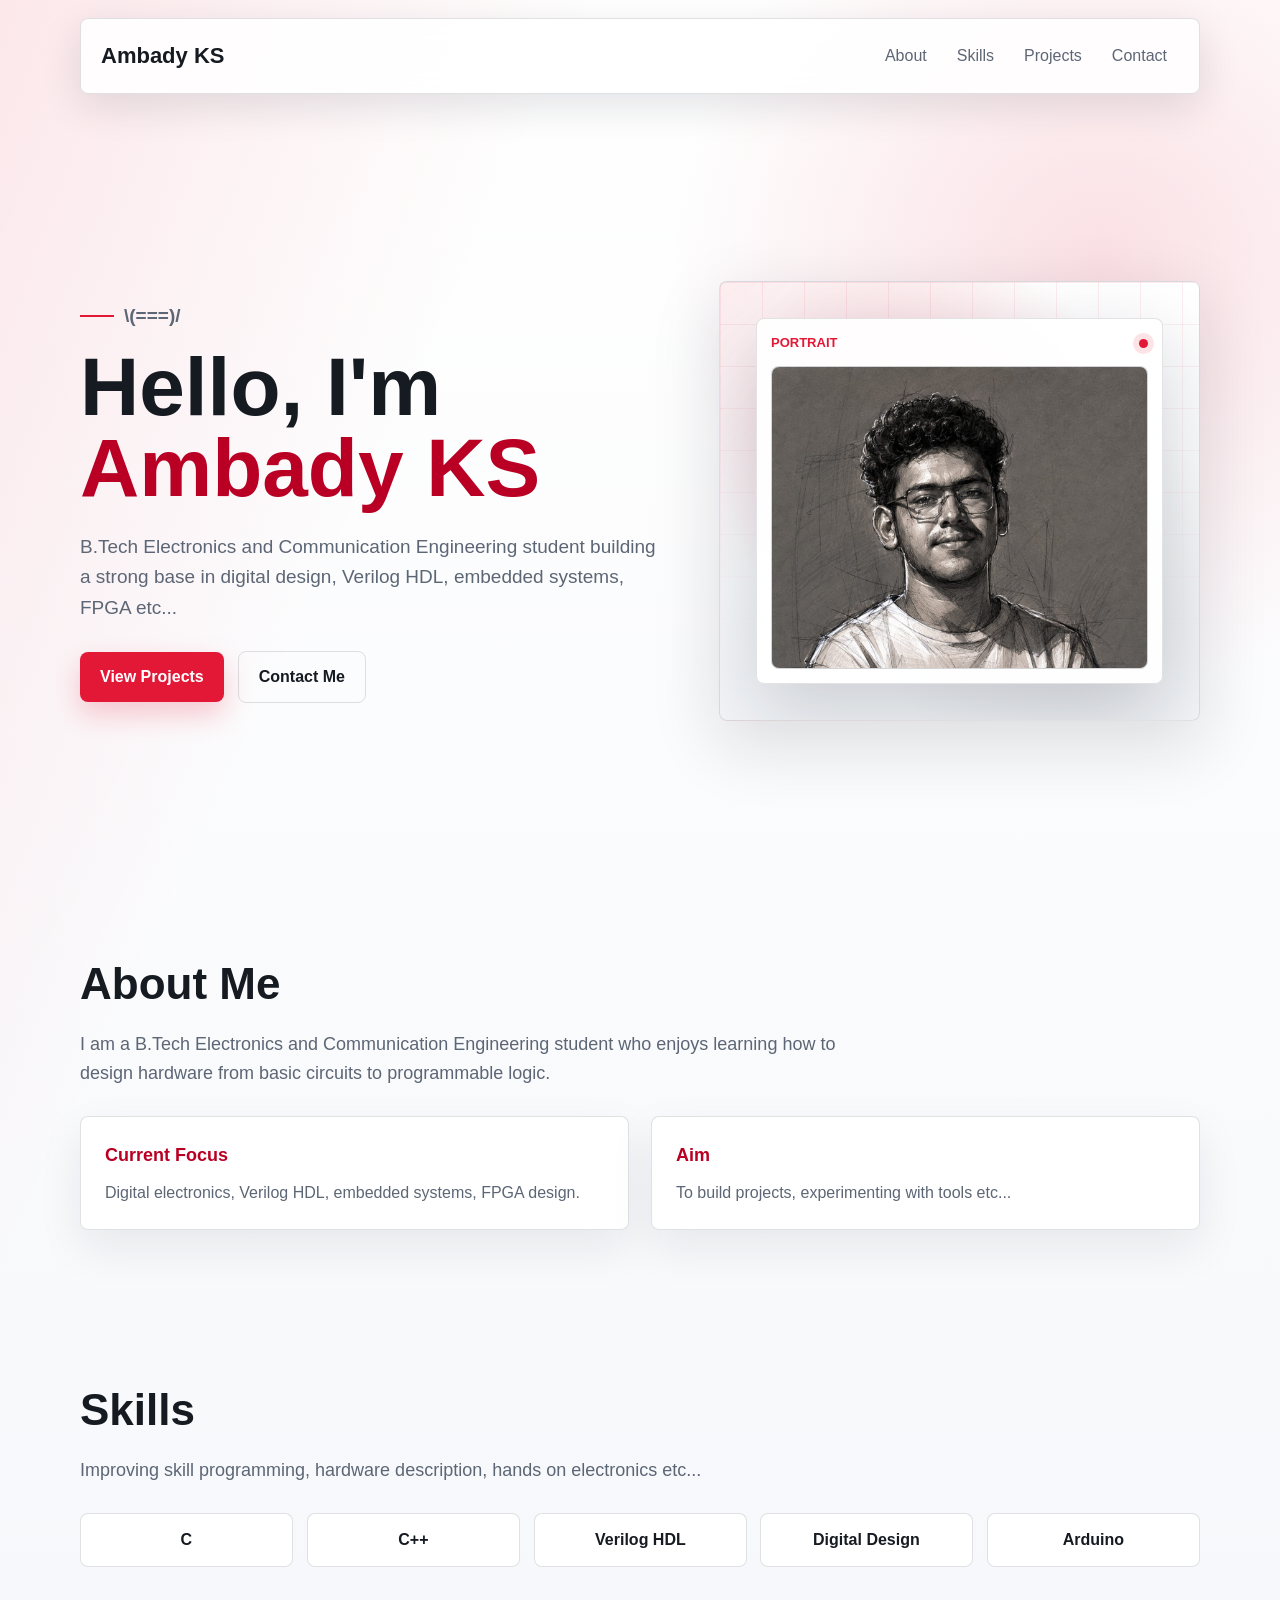
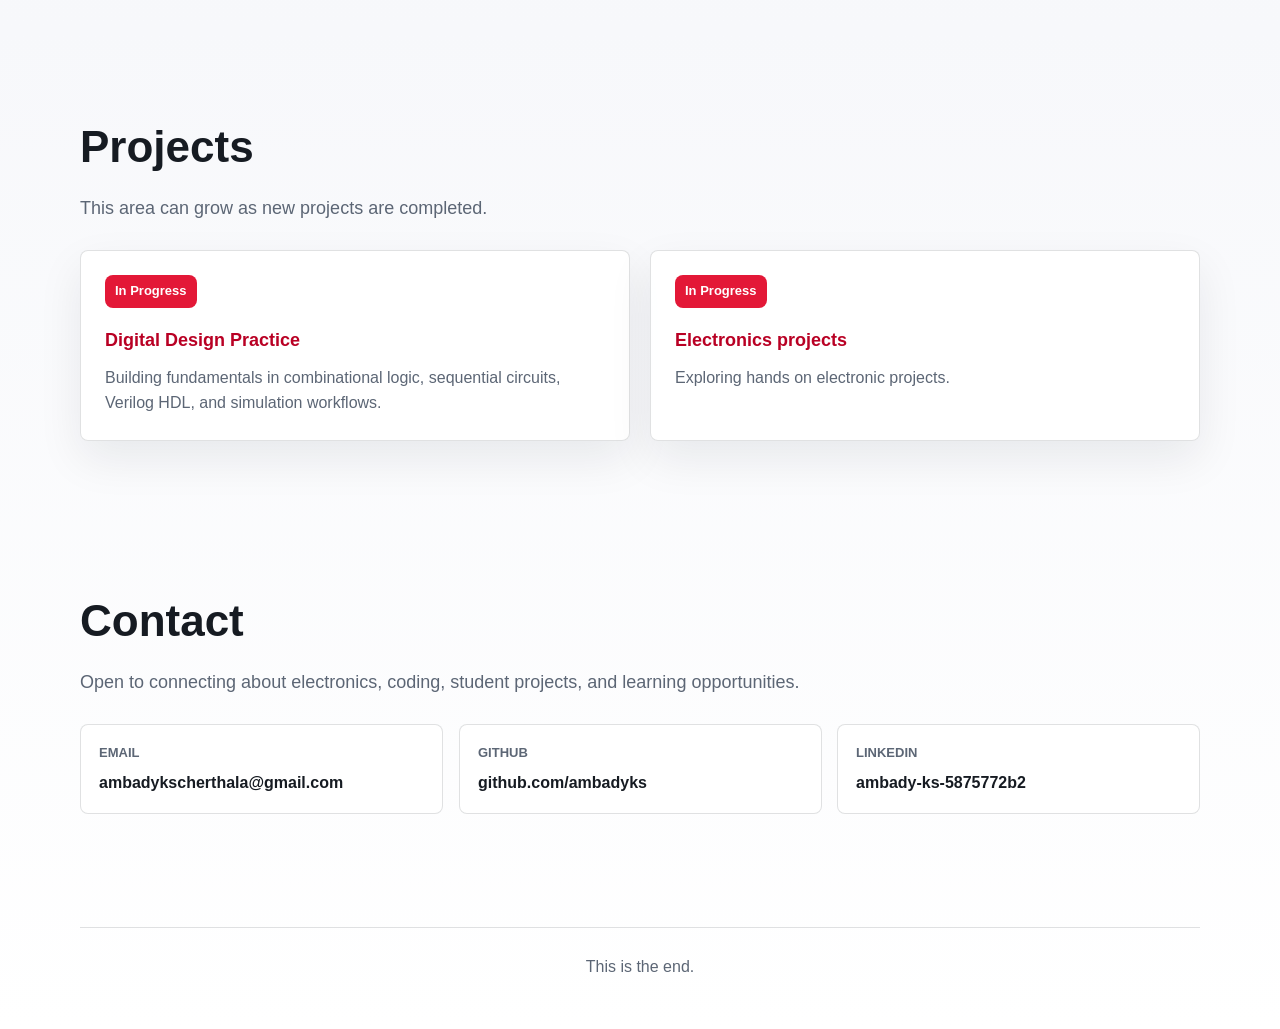
==== myportfolio/Public/index.html @ c042466a "Add portfolio website and Firebase hosting" ====
﻿<!DOCTYPE html>
<html lang="en">

<head>
    <meta charset="UTF-8">
    <meta name="viewport" content="width=device-width, initial-scale=1.0">
    <title>Ambady KS | Portfolio</title>
    <link rel="stylesheet" href="style.css">
</head>

<body>
    <header>
        <h1>Ambady KS</h1>

        <nav aria-label="Primary navigation">
            <a href="#about">About</a>
            <a href="#skills">Skills</a>
            <a href="#projects">Projects</a>
            <a href="#contact">Contact</a>
        </nav>
    </header>

    <main>
        <section class="hero" aria-label="Introduction">
            <div class="reveal reveal-left show">
                <p class="eyebrow">\(===)/</p>
                <h2>Hello, I'm <span>Ambady KS</span></h2>

                <p>
                    B.Tech Electronics and Communication Engineering student building a strong base in digital design,
                    Verilog HDL, embedded systems, FPGA etc...
                </p>

                <div class="hero-actions">
                    <a class="btn" href="#projects">View Projects</a>
                    <a class="btn secondary" href="#contact">Contact Me</a>
                </div>
            </div>

            <div class="hero-visual reveal reveal-right show" aria-hidden="true">
                <div class="portrait-card">
                    <div class="portrait-label">Portrait</div>
                    <img class="hero-portrait" src="portrait.jpeg" alt="Portrait of Ambady KS">
                </div>
            </div>
        </section>

        <section id="about">
            <h2 class="reveal">About Me</h2>
            <p class="section-intro reveal" style="--delay: 0.08s;">
                I am a B.Tech Electronics and Communication Engineering student who enjoys learning how
                to design hardware  from basic circuits to programmable logic.
            </p>

            <div class="about-grid">
                <div class="info-card reveal" style="--delay: 0.14s;">
                    <strong>Current Focus</strong>
                    <p>Digital electronics, Verilog HDL, embedded systems, FPGA design.</p>
                </div>
                <div class="info-card reveal" style="--delay: 0.2s;">
                    <strong>Aim</strong>
                    <p>To build projects, experimenting with tools etc...</p>
                </div>
            </div>
        </section>

        <section id="skills">
            <h2 class="reveal">Skills</h2>
            <p class="section-intro reveal" style="--delay: 0.08s;">
                Improving skill programming, hardware description, hands on electronics etc...
            </p>

            <div class="skills">
                <div class="skill reveal" style="--delay: 0.12s;">C</div>
                <div class="skill reveal" style="--delay: 0.16s;">C++</div>
                <div class="skill reveal" style="--delay: 0.2s;">Verilog HDL</div>
                <div class="skill reveal" style="--delay: 0.24s;">Digital Design</div>
                <div class="skill reveal" style="--delay: 0.28s;">Arduino</div>
            </div>
        </section>

        <section id="projects">
            <h2 class="reveal">Projects</h2>
            <p class="section-intro reveal" style="--delay: 0.08s;">
                This area can grow as new  projects are completed.
            </p>

            <div class="projects">
                <article class="card reveal" style="--delay: 0.14s;">
                    <span class="tag">In Progress</span>
                    <h3>Digital Design Practice</h3>
                    <p>
                        Building fundamentals in combinational logic, sequential circuits, Verilog HDL, and simulation
                        workflows.
                    </p>
                </article>

                <article class="card reveal" style="--delay: 0.2s;">
                    <span class="tag">In Progress</span>
                    <h3>Electronics projects</h3>
                    <p>
                        Exploring hands on electronic projects.
                    </p>
                </article>
            </div>
        </section>

        <section id="contact">
            <h2 class="reveal">Contact</h2>
            <p class="section-intro reveal" style="--delay: 0.08s;">
                Open to connecting about electronics, coding, student projects, and learning opportunities.
            </p>

            <div class="contact-grid">
                <a class="contact-link reveal" style="--delay: 0.12s;" href="mailto:ambadykscherthala@gmail.com">
                    <span>Email</span>
                    <strong>ambadykscherthala@gmail.com</strong>
                </a>
                <a class="contact-link reveal" style="--delay: 0.16s;" href="https://github.com/ambadyks" target="_blank" rel="noreferrer">
                    <span>GitHub</span>
                    <strong>github.com/ambadyks</strong>
                </a>
                <a class="contact-link reveal" style="--delay: 0.2s;" href="https://linkedin.com/in/ambady-ks-5875772b2" target="_blank" rel="noreferrer">
                    <span>LinkedIn</span>
                    <strong>ambady-ks-5875772b2</strong>
                </a>
            </div>
        </section>
    </main>

    <footer>
        <p> This is the end.</p>
    </footer>

    <button class="back-to-top" type="button" aria-label="Back to top">^</button>
    <script src="script.js"></script>
</body>

</html>
---- myportfolio/Public/style.css ----
﻿:root {
            --bg: #ffffff;
            --panel: #ffffff;
            --panel-soft: #f5f7fb;
            --text: #161b22;
            --muted: #5c6675;
            --accent: #e31837;
            --accent-2: #b90024;
            --line: rgba(22, 27, 34, 0.13);
            --shadow: 0 22px 70px rgba(18, 24, 38, 0.14);
        }

        * {
            margin: 0;
            padding: 0;
            box-sizing: border-box;
        }

        html {
            scroll-behavior: smooth;
        }

        body {
            min-height: 100vh;
            font-family: Arial, Helvetica, sans-serif;
            background:
                linear-gradient(115deg, rgba(227, 24, 55, 0.1), transparent 34rem),
                radial-gradient(circle at 86% 10%, rgba(227, 24, 55, 0.13), transparent 27rem),
                linear-gradient(180deg, #ffffff, #f7f8fb 62%, #ffffff);
            color: var(--text);
            line-height: 1.6;
        }

        a {
            color: inherit;
        }

        header {
            width: min(1120px, calc(100% - 40px));
            margin: 18px auto 0;
            padding: 16px 20px;
            display: flex;
            justify-content: space-between;
            align-items: center;
            gap: 20px;
            position: sticky;
            top: 16px;
            z-index: 10;
            background: rgba(255, 255, 255, 0.86);
            border: 1px solid var(--line);
            border-radius: 8px;
            backdrop-filter: blur(16px);
            box-shadow: 0 12px 40px rgba(18, 24, 38, 0.12);
        }

        header h1 {
            font-size: 22px;
            color: var(--text);
            letter-spacing: 0;
        }

        nav {
            display: flex;
            align-items: center;
            gap: 6px;
            flex-wrap: wrap;
        }

        nav a {
            text-decoration: none;
            color: var(--muted);
            padding: 8px 12px;
            border-radius: 8px;
            transition: 0.2s ease;
        }

        nav a.active {
            color: #ffffff;
            background: var(--accent);
            box-shadow: 0 8px 18px rgba(227, 24, 55, 0.22);
        }

        nav a:hover {
            color: var(--text);
            background: rgba(227, 24, 55, 0.08);
        }

        nav a.active:hover {
            color: #ffffff;
            background: var(--accent-2);
        }

        main {
            overflow: hidden;
        }

        .hero {
            width: min(1120px, calc(100% - 40px));
            min-height: calc(100vh - 112px);
            margin: 0 auto;
            padding: 90px 0 64px;
            display: grid;
            grid-template-columns: minmax(0, 1.1fr) minmax(280px, 0.9fr);
            align-items: center;
            gap: 52px;
        }

        .eyebrow {
            display: inline-flex;
            align-items: center;
            gap: 10px;
            margin-bottom: 18px;
            color: var(--accent);
            font-size: 14px;
            font-weight: 700;
            text-transform: uppercase;
        }

        .eyebrow::before {
            content: "";
            width: 34px;
            height: 2px;
            background: var(--accent);
        }

        .hero h2 {
            max-width: 740px;
            font-size: clamp(42px, 8vw, 82px);
            line-height: 0.98;
            margin-bottom: 24px;
        }

        .hero h2 span {
            color: var(--accent-2);
        }

        .hero p {
            max-width: 650px;
            color: var(--muted);
            font-size: 19px;
            margin-bottom: 16px;
        }

        .hero-actions {
            display: flex;
            align-items: center;
            gap: 14px;
            flex-wrap: wrap;
            margin-top: 28px;
        }

        .btn {
            display: inline-flex;
            align-items: center;
            justify-content: center;
            min-height: 46px;
            padding: 12px 20px;
            background: var(--accent);
            color: #ffffff;
            font-weight: 700;
            text-decoration: none;
            border-radius: 8px;
            transition: 0.2s ease;
            box-shadow: 0 12px 28px rgba(227, 24, 55, 0.22);
        }

        .btn:hover {
            transform: translateY(-2px);
            background: var(--accent-2);
        }

        .btn.secondary {
            background: transparent;
            color: var(--text);
            border: 1px solid var(--line);
            box-shadow: none;
        }

        .btn.secondary:hover {
            background: rgba(227, 24, 55, 0.08);
        }

        .hero-visual {
            position: relative;
            min-height: 440px;
            border: 1px solid var(--line);
            border-radius: 8px;
            background:
                linear-gradient(135deg, rgba(227, 24, 55, 0.08), transparent 34%),
                linear-gradient(180deg, #ffffff, #f3f5f8);
            box-shadow: var(--shadow);
            overflow: hidden;
        }

        .hero-visual::before,
        .hero-visual::after {
            content: "";
            position: absolute;
            inset: 0;
        }

        .hero-visual::before {
            background-image:
                linear-gradient(rgba(227, 24, 55, 0.08) 1px, transparent 1px),
                linear-gradient(90deg, rgba(227, 24, 55, 0.08) 1px, transparent 1px);
            background-size: 42px 42px;
            mask-image: linear-gradient(to bottom, black, transparent 86%);
        }

        .hero-visual::after {
            background:
                radial-gradient(circle at 42% 38%, rgba(227, 24, 55, 0.22), transparent 13rem),
                radial-gradient(circle at 72% 72%, rgba(22, 27, 34, 0.08), transparent 12rem);
        }

        .portrait-card {
            position: absolute;
            inset: 36px;
            z-index: 1;
            display: flex;
            flex-direction: column;
            gap: 12px;
            padding: 14px;
            border: 1px solid rgba(22, 27, 34, 0.12);
            border-radius: 8px;
            background: rgba(255, 255, 255, 0.92);
            box-shadow: 0 28px 80px rgba(18, 24, 38, 0.18);
        }

        .portrait-label {
            display: flex;
            align-items: center;
            justify-content: space-between;
            gap: 12px;
            color: var(--accent);
            font-size: 13px;
            font-weight: 800;
            text-transform: uppercase;
        }

        .portrait-label::after {
            content: "";
            width: 9px;
            height: 9px;
            border-radius: 50%;
            background: var(--accent);
            box-shadow: 0 0 0 6px rgba(227, 24, 55, 0.12);
        }

        .hero-portrait {
            width: 100%;
            min-height: 0;
            flex: 1;
            display: block;
            object-fit: cover;
            object-position: center top;
            border-radius: 8px;
            border: 1px solid rgba(22, 27, 34, 0.14);
            background: #f1f3f6;
        }

        section {
            width: min(1120px, calc(100% - 40px));
            margin: 0 auto;
            padding: 78px 0;
        }

        section h2 {
            margin-bottom: 22px;
            font-size: clamp(30px, 4vw, 44px);
            line-height: 1.1;
        }

        .section-intro {
            max-width: 760px;
            color: var(--muted);
            font-size: 18px;
        }

        .about-grid {
            display: grid;
            grid-template-columns: 1fr 1fr;
            gap: 22px;
            margin-top: 28px;
        }

        .info-card,
        .card {
            background: rgba(255, 255, 255, 0.88);
            border: 1px solid var(--line);
            border-radius: 8px;
            padding: 24px;
            box-shadow: 0 18px 45px rgba(18, 24, 38, 0.08);
        }

        .info-card strong,
        .card h3 {
            display: block;
            margin-bottom: 10px;
            color: var(--accent-2);
            font-size: 18px;
        }

        .info-card p,
        .card p {
            color: var(--muted);
        }

        .skills {
            display: grid;
            grid-template-columns: repeat(auto-fit, minmax(140px, 1fr));
            gap: 14px;
            margin-top: 28px;
        }

        .skill {
            min-height: 54px;
            display: flex;
            align-items: center;
            justify-content: center;
            padding: 12px 16px;
            background: rgba(255, 255, 255, 0.9);
            border: 1px solid var(--line);
            border-radius: 8px;
            color: var(--text);
            font-weight: 700;
            text-align: center;
            transition: 0.2s ease;
        }

        .skill:hover {
            transform: translateY(-3px);
            border-color: rgba(227, 24, 55, 0.48);
            background: rgba(227, 24, 55, 0.08);
        }

        .projects {
            display: grid;
            grid-template-columns: repeat(auto-fit, minmax(260px, 1fr));
            gap: 20px;
            margin-top: 28px;
        }

        .card {
            min-height: 190px;
            display: flex;
            flex-direction: column;
        }

        .card .tag {
            display: inline-flex;
            align-self: flex-start;
            margin-bottom: 18px;
            padding: 6px 10px;
            border-radius: 8px;
            color: #ffffff;
            background: var(--accent);
            font-size: 13px;
            font-weight: 800;
        }

        .contact-grid {
            display: grid;
            grid-template-columns: repeat(auto-fit, minmax(230px, 1fr));
            gap: 16px;
            margin-top: 28px;
        }

        .contact-link {
            display: block;
            padding: 18px;
            border: 1px solid var(--line);
            border-radius: 8px;
            background: rgba(255, 255, 255, 0.9);
            text-decoration: none;
            transition: 0.2s ease;
        }

        .contact-link span {
            display: block;
            color: var(--muted);
            font-size: 13px;
            text-transform: uppercase;
            font-weight: 800;
        }

        .contact-link strong {
            display: block;
            margin-top: 6px;
            overflow-wrap: anywhere;
        }

        .contact-link:hover {
            transform: translateY(-2px);
            border-color: rgba(227, 24, 55, 0.48);
            background: rgba(227, 24, 55, 0.08);
        }

        footer {
            width: min(1120px, calc(100% - 40px));
            margin: 34px auto 24px;
            padding: 26px 0;
            border-top: 1px solid var(--line);
            color: var(--muted);
            text-align: center;
        }

        .back-to-top {
            position: fixed;
            right: 22px;
            bottom: 22px;
            z-index: 20;
            width: 46px;
            height: 46px;
            display: grid;
            place-items: center;
            border: 0;
            border-radius: 50%;
            background: var(--accent);
            color: #ffffff;
            font-size: 24px;
            font-weight: 900;
            cursor: pointer;
            box-shadow: 0 16px 34px rgba(227, 24, 55, 0.28);
            opacity: 0;
            pointer-events: none;
            transform: translateY(14px);
            transition: 0.2s ease;
        }

        .back-to-top.show {
            opacity: 1;
            pointer-events: auto;
            transform: translateY(0);
        }

        .back-to-top:hover {
            background: var(--accent-2);
            transform: translateY(-3px);
        }

        .reveal {
            opacity: 0;
            transform: translateY(34px);
            transition:
                opacity 0.75s ease,
                transform 0.75s ease;
            transition-delay: var(--delay, 0s);
            will-change: opacity, transform;
        }

        .reveal.show {
            opacity: 1;
            transform: translateY(0);
        }

        .reveal-left {
            transform: translateX(-34px);
        }

        .reveal-right {
            transform: translateX(34px);
        }

        .reveal-left.show,
        .reveal-right.show {
            transform: translateX(0);
        }

        @media (prefers-reduced-motion: reduce) {
            html {
                scroll-behavior: auto;
            }

            .reveal,
            .reveal-left,
            .reveal-right {
                opacity: 1;
                transform: none;
                transition: none;
            }
        }

        @media (max-width: 860px) {
            header {
                align-items: flex-start;
                flex-direction: column;
            }

            .hero {
                grid-template-columns: 1fr;
                min-height: auto;
                padding-top: 70px;
            }

            .hero-visual {
                min-height: 340px;
            }

            .portrait-card {
                inset: 54px;
            }

            .about-grid {
                grid-template-columns: 1fr;
            }
        }

        @media (max-width: 560px) {
            header,
            .hero,
            section,
            footer {
                width: min(100% - 28px, 1120px);
            }

            header {
                top: 8px;
                margin-top: 8px;
                padding: 14px;
            }

            nav a {
                padding: 7px 9px;
            }

            .hero {
                padding: 58px 0 42px;
                gap: 32px;
            }

            .hero p,
            .section-intro {
                font-size: 16px;
            }

            .hero-actions {
                align-items: stretch;
                flex-direction: column;
            }

            .btn {
                width: 100%;
            }

            .back-to-top {
                right: 14px;
                bottom: 14px;
                width: 42px;
                height: 42px;
            }

            .hero-visual {
                min-height: 280px;
            }

            .portrait-card {
                inset: 24px;
                padding: 14px;
                gap: 10px;
            }

            section {
                padding: 56px 0;
            }
        }
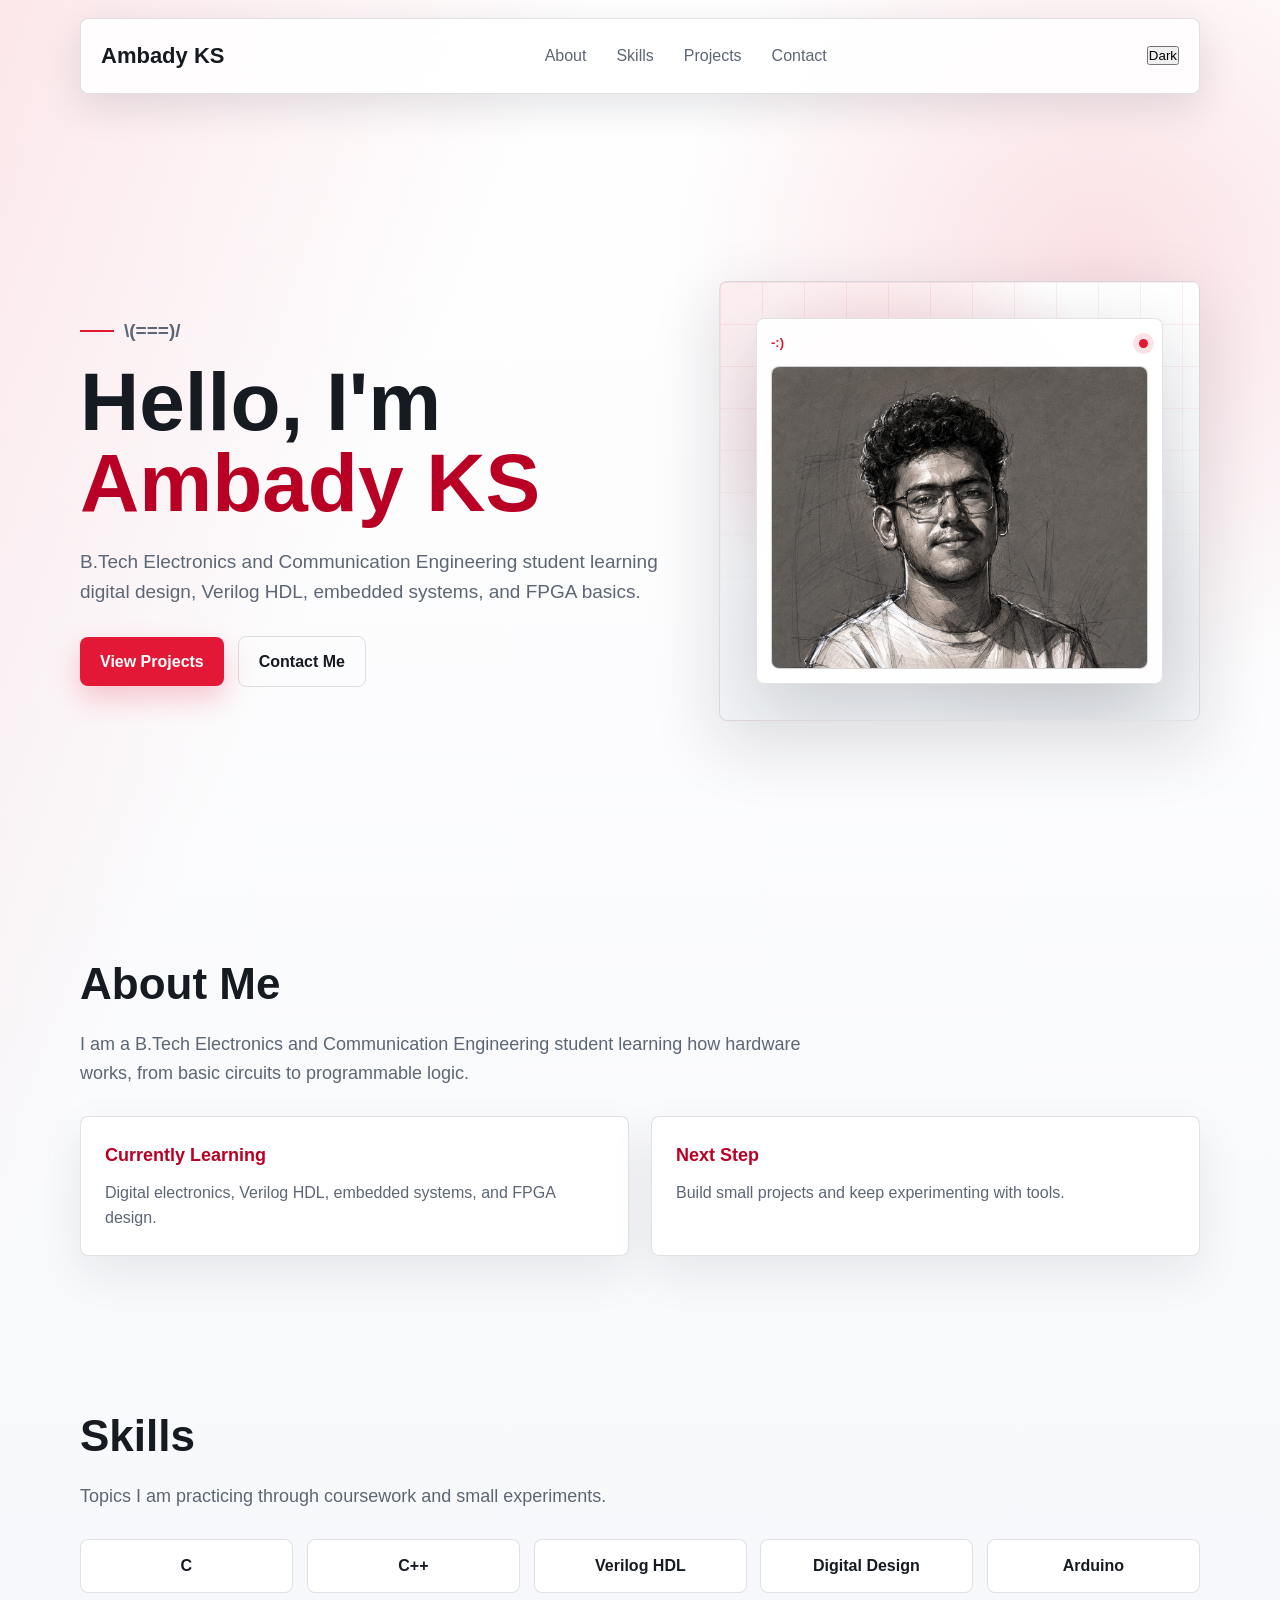
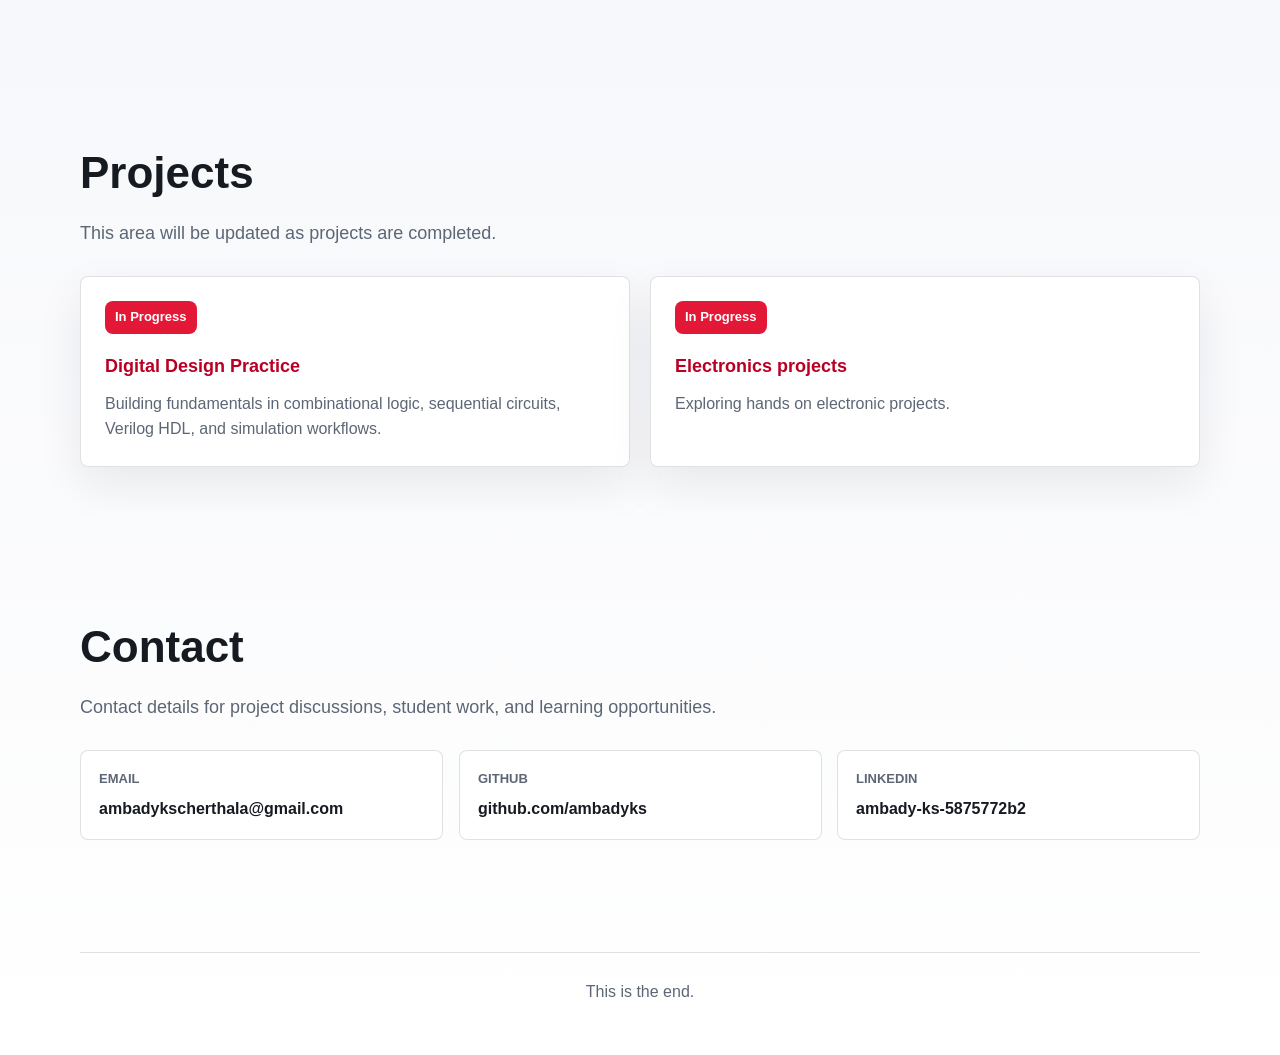
==== commit 5058773a: "Added darkmode" ====
--- a/myportfolio/Public/index.html
+++ b/myportfolio/Public/index.html
@@ -18,29 +18,33 @@
             <a href="#projects">Projects</a>
             <a href="#contact">Contact</a>
         </nav>
+
+        <button class="theme-toggle" type="button" aria-label="Switch to dark mode">
+            <span class="theme-text">Dark</span>
+        </button>
     </header>
 
     <main>
-        <section class="hero" aria-label="Introduction">
+        <section class="myself" aria-label="Introduction">
             <div class="reveal reveal-left show">
-                <p class="eyebrow">\(===)/</p>
+                <p class="oscilloscope">\(===)/</p>
                 <h2>Hello, I'm <span>Ambady KS</span></h2>
 
                 <p>
-                    B.Tech Electronics and Communication Engineering student building a strong base in digital design,
-                    Verilog HDL, embedded systems, FPGA etc...
+                    B.Tech Electronics and Communication Engineering student learning digital design,
+                    Verilog HDL, embedded systems, and FPGA basics.
                 </p>
 
-                <div class="hero-actions">
+                <div class="myself-actions">
                     <a class="btn" href="#projects">View Projects</a>
                     <a class="btn secondary" href="#contact">Contact Me</a>
                 </div>
             </div>
 
-            <div class="hero-visual reveal reveal-right show" aria-hidden="true">
+            <div class="myself-visual reveal reveal-right show" aria-hidden="true">
                 <div class="portrait-card">
-                    <div class="portrait-label">Portrait</div>
-                    <img class="hero-portrait" src="portrait.jpeg" alt="Portrait of Ambady KS">
+                    <div class="portrait-label">-:) </div>
+                    <img class="myself-portrait" src="portrait.jpeg" alt="Portrait of Ambady KS">
                 </div>
             </div>
         </section>
@@ -48,18 +52,18 @@
         <section id="about">
             <h2 class="reveal">About Me</h2>
             <p class="section-intro reveal" style="--delay: 0.08s;">
-                I am a B.Tech Electronics and Communication Engineering student who enjoys learning how
-                to design hardware  from basic circuits to programmable logic.
+                I am a B.Tech Electronics and Communication Engineering student learning how
+                hardware works, from basic circuits to programmable logic.
             </p>
 
             <div class="about-grid">
                 <div class="info-card reveal" style="--delay: 0.14s;">
-                    <strong>Current Focus</strong>
-                    <p>Digital electronics, Verilog HDL, embedded systems, FPGA design.</p>
+                    <strong>Currently Learning</strong>
+                    <p>Digital electronics, Verilog HDL, embedded systems, and FPGA design.</p>
                 </div>
                 <div class="info-card reveal" style="--delay: 0.2s;">
-                    <strong>Aim</strong>
-                    <p>To build projects, experimenting with tools etc...</p>
+                    <strong>Next Step</strong>
+                    <p>Build small projects and keep experimenting with tools.</p>
                 </div>
             </div>
         </section>
@@ -67,7 +71,7 @@
         <section id="skills">
             <h2 class="reveal">Skills</h2>
             <p class="section-intro reveal" style="--delay: 0.08s;">
-                Improving skill programming, hardware description, hands on electronics etc...
+                Topics I am practicing through coursework and small experiments.
             </p>
 
             <div class="skills">
@@ -82,7 +86,7 @@
         <section id="projects">
             <h2 class="reveal">Projects</h2>
             <p class="section-intro reveal" style="--delay: 0.08s;">
-                This area can grow as new  projects are completed.
+                This area will be updated as projects are completed.
             </p>
 
             <div class="projects">
@@ -108,7 +112,7 @@
         <section id="contact">
             <h2 class="reveal">Contact</h2>
             <p class="section-intro reveal" style="--delay: 0.08s;">
-                Open to connecting about electronics, coding, student projects, and learning opportunities.
+                Contact details for project discussions, student work, and learning opportunities.
             </p>
 
             <div class="contact-grid">
@@ -137,4 +141,3 @@
 </body>
 
 </html>
-
--- a/myportfolio/Public/style.css
+++ b/myportfolio/Public/style.css
@@ -94,7 +94,7 @@
             overflow: hidden;
         }
 
-        .hero {
+        .myself {
             width: min(1120px, calc(100% - 40px));
             min-height: calc(100vh - 112px);
             margin: 0 auto;
@@ -105,7 +105,7 @@
             gap: 52px;
         }
 
-        .eyebrow {
+        .oscilloscope {
             display: inline-flex;
             align-items: center;
             gap: 10px;
@@ -116,32 +116,32 @@
             text-transform: uppercase;
         }
 
-        .eyebrow::before {
+        .oscilloscope::before {
             content: "";
             width: 34px;
             height: 2px;
             background: var(--accent);
         }
 
-        .hero h2 {
+        .myself h2 {
             max-width: 740px;
             font-size: clamp(42px, 8vw, 82px);
             line-height: 0.98;
             margin-bottom: 24px;
         }
 
-        .hero h2 span {
+        .myself h2 span {
             color: var(--accent-2);
         }
 
-        .hero p {
+        .myself p {
             max-width: 650px;
             color: var(--muted);
             font-size: 19px;
             margin-bottom: 16px;
         }
 
-        .hero-actions {
+        .myself-actions {
             display: flex;
             align-items: center;
             gap: 14px;
@@ -180,7 +180,7 @@
             background: rgba(227, 24, 55, 0.08);
         }
 
-        .hero-visual {
+        .myself-visual {
             position: relative;
             min-height: 440px;
             border: 1px solid var(--line);
@@ -192,14 +192,14 @@
             overflow: hidden;
         }
 
-        .hero-visual::before,
-        .hero-visual::after {
+        .myself-visual::before,
+        .myself-visual::after {
             content: "";
             position: absolute;
             inset: 0;
         }
 
-        .hero-visual::before {
+        .myself-visual::before {
             background-image:
                 linear-gradient(rgba(227, 24, 55, 0.08) 1px, transparent 1px),
                 linear-gradient(90deg, rgba(227, 24, 55, 0.08) 1px, transparent 1px);
@@ -207,7 +207,7 @@
             mask-image: linear-gradient(to bottom, black, transparent 86%);
         }
 
-        .hero-visual::after {
+        .myself-visual::after {
             background:
                 radial-gradient(circle at 42% 38%, rgba(227, 24, 55, 0.22), transparent 13rem),
                 radial-gradient(circle at 72% 72%, rgba(22, 27, 34, 0.08), transparent 12rem);
@@ -247,7 +247,7 @@
             box-shadow: 0 0 0 6px rgba(227, 24, 55, 0.12);
         }
 
-        .hero-portrait {
+        .myself-portrait {
             width: 100%;
             min-height: 0;
             flex: 1;
@@ -487,13 +487,13 @@
                 flex-direction: column;
             }
 
-            .hero {
+            .myself {
                 grid-template-columns: 1fr;
                 min-height: auto;
                 padding-top: 70px;
             }
 
-            .hero-visual {
+            .myself-visual {
                 min-height: 340px;
             }
 
@@ -508,7 +508,7 @@
 
         @media (max-width: 560px) {
             header,
-            .hero,
+            .myself,
             section,
             footer {
                 width: min(100% - 28px, 1120px);
@@ -524,17 +524,17 @@
                 padding: 7px 9px;
             }
 
-            .hero {
+            .myself {
                 padding: 58px 0 42px;
                 gap: 32px;
             }
 
-            .hero p,
+            .myself p,
             .section-intro {
                 font-size: 16px;
             }
 
-            .hero-actions {
+            .myself-actions {
                 align-items: stretch;
                 flex-direction: column;
             }
@@ -550,7 +550,7 @@
                 height: 42px;
             }
 
-            .hero-visual {
+            .myself-visual {
                 min-height: 280px;
             }
 
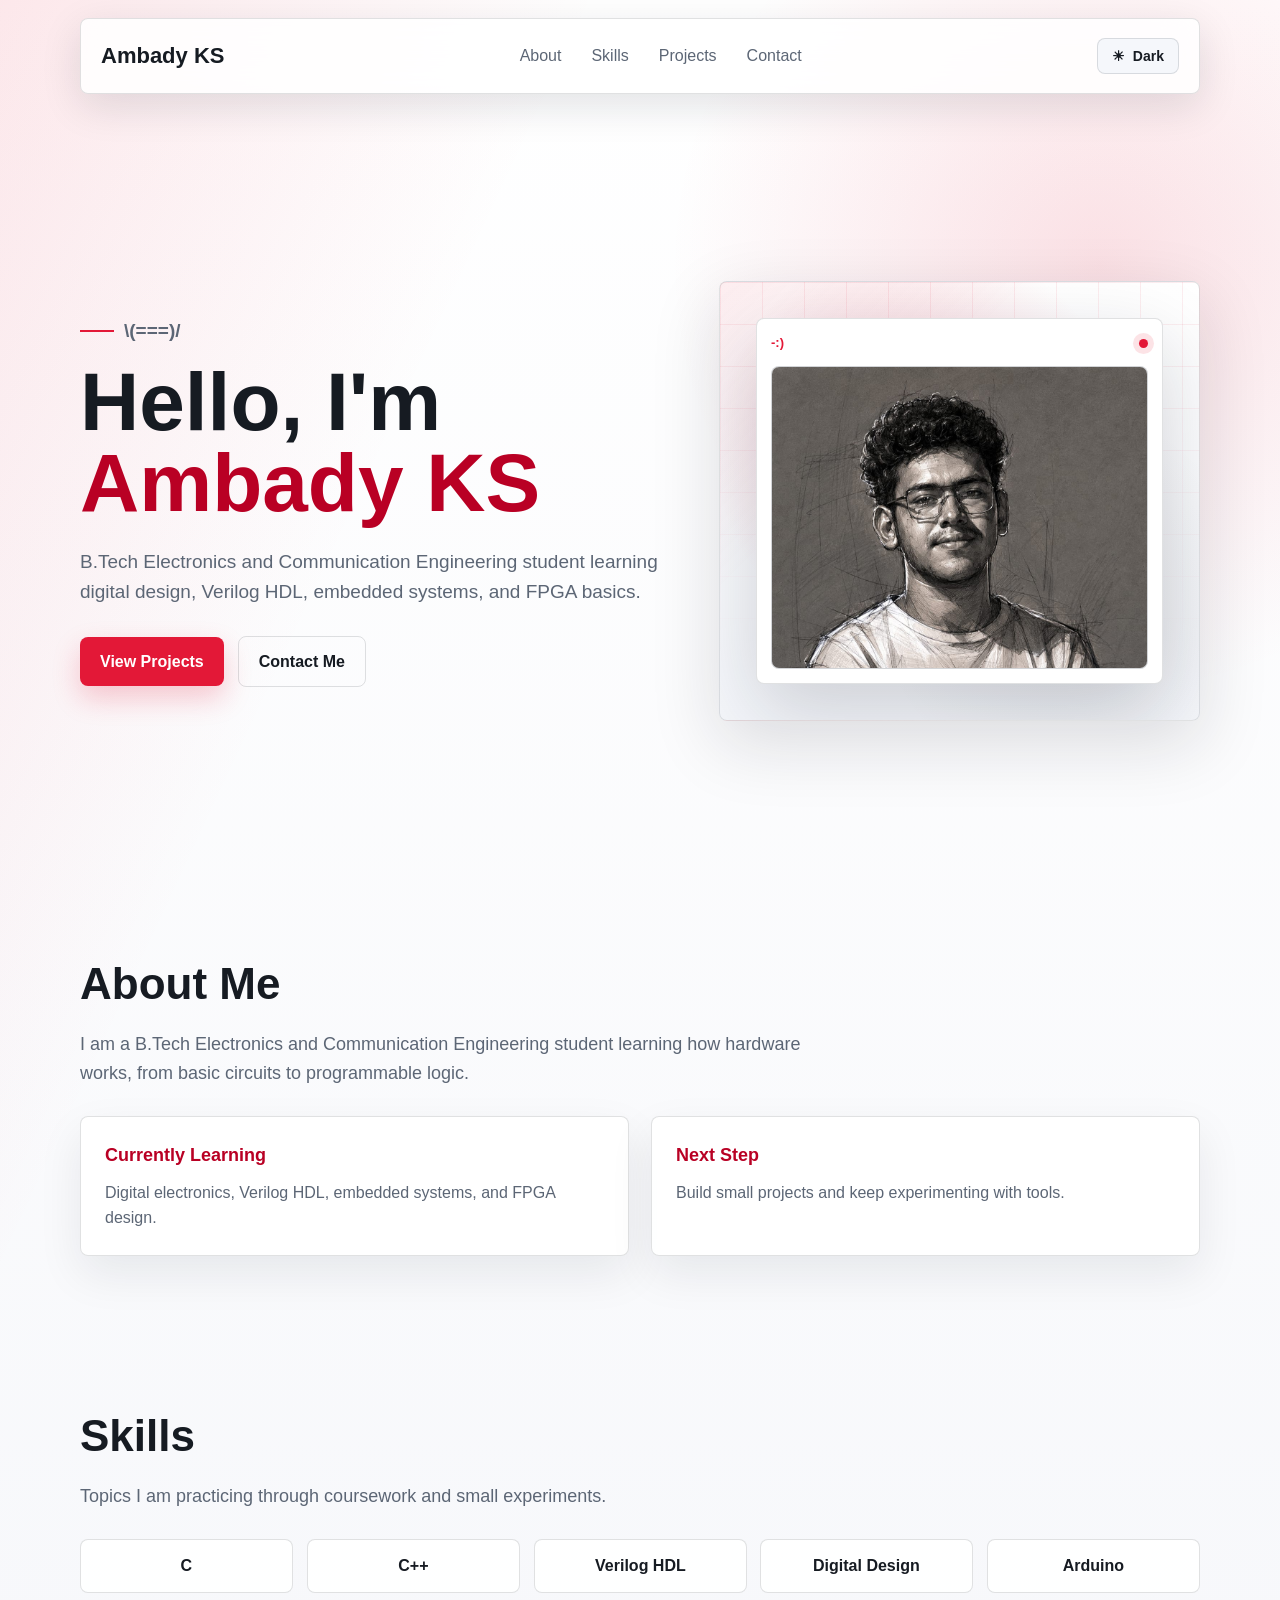
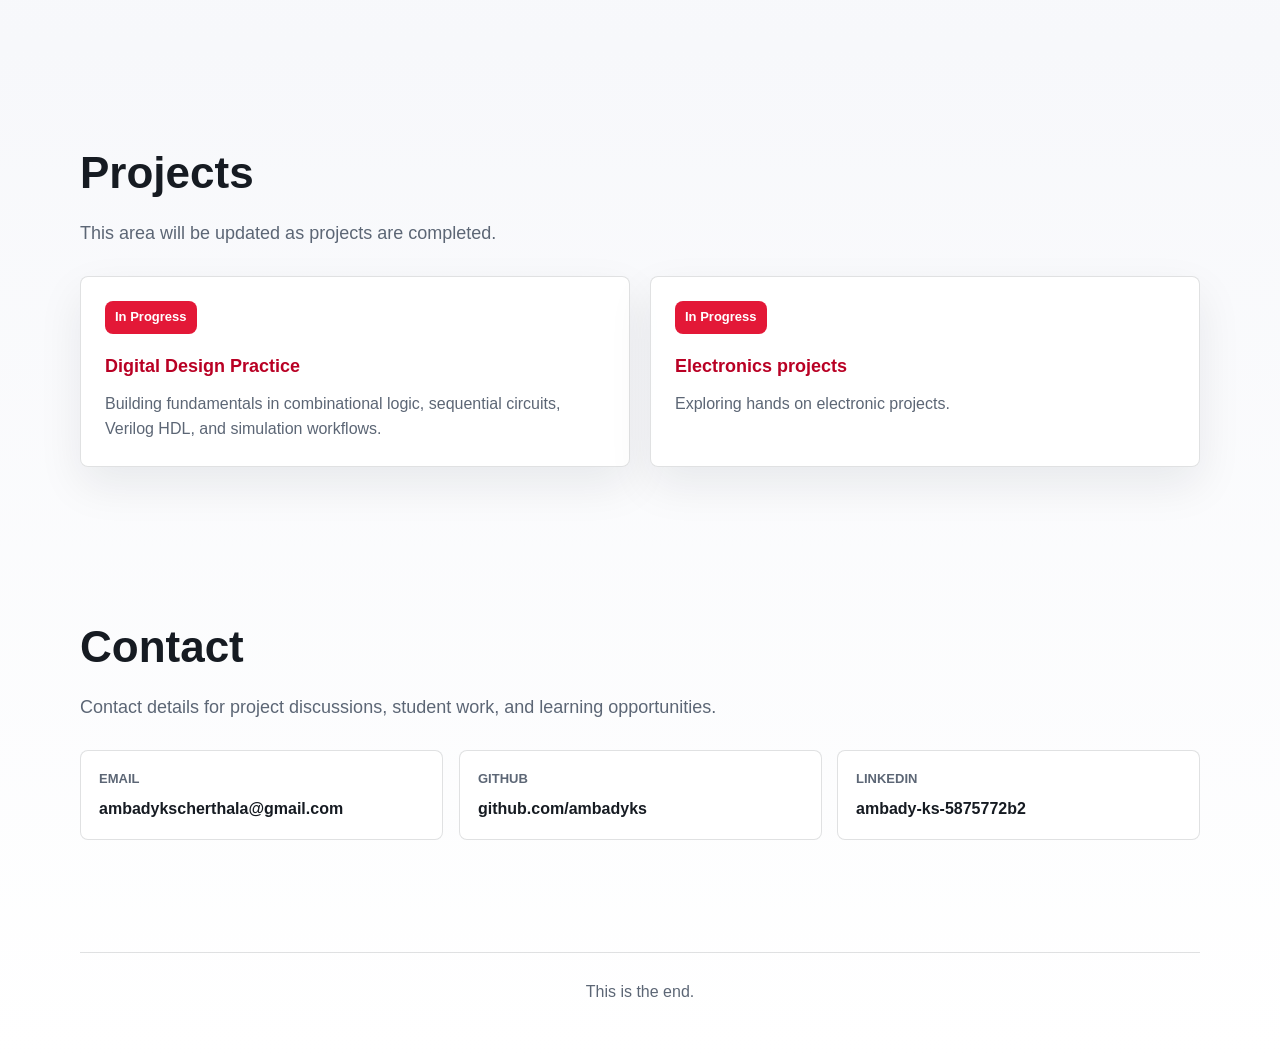
==== commit 8f4a6323: "dark mode feature add" ====
--- a/myportfolio/Public/index.html
+++ b/myportfolio/Public/index.html
@@ -6,6 +6,17 @@
     <meta name="viewport" content="width=device-width, initial-scale=1.0">
     <title>Ambady KS | Portfolio</title>
     <link rel="stylesheet" href="style.css">
+    <script>
+        (function () {
+            try {
+                var saved = localStorage.getItem("theme");
+                var theme = saved === "dark" || saved === "light"
+                    ? saved
+                    : (window.matchMedia("(prefers-color-scheme: dark)").matches ? "dark" : "light");
+                document.documentElement.setAttribute("data-theme", theme);
+            } catch (e) {}
+        })();
+    </script>
 </head>
 
 <body>
--- a/myportfolio/Public/style.css
+++ b/myportfolio/Public/style.css
@@ -8,6 +8,30 @@
             --accent-2: #b90024;
             --line: rgba(22, 27, 34, 0.13);
             --shadow: 0 22px 70px rgba(18, 24, 38, 0.14);
+            --bg-gradient:
+                linear-gradient(115deg, rgba(227, 24, 55, 0.1), transparent 34rem),
+                radial-gradient(circle at 86% 10%, rgba(227, 24, 55, 0.13), transparent 27rem),
+                linear-gradient(180deg, #ffffff, #f7f8fb 62%, #ffffff);
+            --header-bg: rgba(255, 255, 255, 0.86);
+            --card-bg: rgba(255, 255, 255, 0.88);
+        }
+
+        [data-theme="dark"] {
+            --bg: #0f1115;
+            --panel: #161922;
+            --panel-soft: #1b1f29;
+            --text: #eef1f6;
+            --muted: #9aa3b2;
+            --accent: #ff4d63;
+            --accent-2: #ff7a8a;
+            --line: rgba(255, 255, 255, 0.12);
+            --shadow: 0 22px 70px rgba(0, 0, 0, 0.45);
+            --bg-gradient:
+                linear-gradient(115deg, rgba(255, 77, 99, 0.08), transparent 34rem),
+                radial-gradient(circle at 86% 10%, rgba(255, 77, 99, 0.1), transparent 27rem),
+                linear-gradient(180deg, #0f1115, #121521 62%, #0f1115);
+            --header-bg: rgba(22, 25, 34, 0.86);
+            --card-bg: rgba(22, 25, 34, 0.88);
         }
 
         * {
@@ -23,12 +47,11 @@
         body {
             min-height: 100vh;
             font-family: Arial, Helvetica, sans-serif;
-            background:
-                linear-gradient(115deg, rgba(227, 24, 55, 0.1), transparent 34rem),
-                radial-gradient(circle at 86% 10%, rgba(227, 24, 55, 0.13), transparent 27rem),
-                linear-gradient(180deg, #ffffff, #f7f8fb 62%, #ffffff);
+            background: var(--bg-gradient);
+            background-color: var(--bg);
             color: var(--text);
             line-height: 1.6;
+            transition: background-color 0.3s ease, color 0.3s ease;
         }
 
         a {
@@ -46,11 +69,12 @@
             position: sticky;
             top: 16px;
             z-index: 10;
-            background: rgba(255, 255, 255, 0.86);
+            background: var(--header-bg);
             border: 1px solid var(--line);
             border-radius: 8px;
             backdrop-filter: blur(16px);
             box-shadow: 0 12px 40px rgba(18, 24, 38, 0.12);
+            transition: background-color 0.3s ease, border-color 0.3s ease;
         }
 
         header h1 {
@@ -88,6 +112,37 @@
         nav a.active:hover {
             color: #ffffff;
             background: var(--accent-2);
+        }
+
+        .theme-toggle {
+            display: inline-flex;
+            align-items: center;
+            gap: 8px;
+            padding: 9px 14px;
+            border: 1px solid var(--line);
+            border-radius: 8px;
+            background: var(--panel-soft);
+            color: var(--text);
+            font-family: inherit;
+            font-size: 14px;
+            font-weight: 700;
+            cursor: pointer;
+            transition: 0.2s ease, background-color 0.3s ease, border-color 0.3s ease;
+        }
+
+        .theme-toggle:hover {
+            border-color: rgba(227, 24, 55, 0.48);
+            background: rgba(227, 24, 55, 0.08);
+        }
+
+        .theme-toggle::before {
+            content: "\2600";
+            font-size: 14px;
+            line-height: 1;
+        }
+
+        [data-theme="dark"] .theme-toggle::before {
+            content: "\1F319";
         }
 
         main {
@@ -187,9 +242,10 @@
             border-radius: 8px;
             background:
                 linear-gradient(135deg, rgba(227, 24, 55, 0.08), transparent 34%),
-                linear-gradient(180deg, #ffffff, #f3f5f8);
+                linear-gradient(180deg, var(--panel), var(--panel-soft));
             box-shadow: var(--shadow);
             overflow: hidden;
+            transition: background-color 0.3s ease, border-color 0.3s ease;
         }
 
         .myself-visual::before,
@@ -221,10 +277,11 @@
             flex-direction: column;
             gap: 12px;
             padding: 14px;
-            border: 1px solid rgba(22, 27, 34, 0.12);
-            border-radius: 8px;
-            background: rgba(255, 255, 255, 0.92);
+            border: 1px solid var(--line);
+            border-radius: 8px;
+            background: var(--panel);
             box-shadow: 0 28px 80px rgba(18, 24, 38, 0.18);
+            transition: background-color 0.3s ease, border-color 0.3s ease;
         }
 
         .portrait-label {
@@ -286,11 +343,12 @@
 
         .info-card,
         .card {
-            background: rgba(255, 255, 255, 0.88);
+            background: var(--card-bg);
             border: 1px solid var(--line);
             border-radius: 8px;
             padding: 24px;
             box-shadow: 0 18px 45px rgba(18, 24, 38, 0.08);
+            transition: background-color 0.3s ease, border-color 0.3s ease;
         }
 
         .info-card strong,
@@ -319,13 +377,13 @@
             align-items: center;
             justify-content: center;
             padding: 12px 16px;
-            background: rgba(255, 255, 255, 0.9);
+            background: var(--card-bg);
             border: 1px solid var(--line);
             border-radius: 8px;
             color: var(--text);
             font-weight: 700;
             text-align: center;
-            transition: 0.2s ease;
+            transition: 0.2s ease, background-color 0.3s ease, border-color 0.3s ease;
         }
 
         .skill:hover {
@@ -371,9 +429,9 @@
             padding: 18px;
             border: 1px solid var(--line);
             border-radius: 8px;
-            background: rgba(255, 255, 255, 0.9);
+            background: var(--card-bg);
             text-decoration: none;
-            transition: 0.2s ease;
+            transition: 0.2s ease, background-color 0.3s ease, border-color 0.3s ease;
         }
 
         .contact-link span {
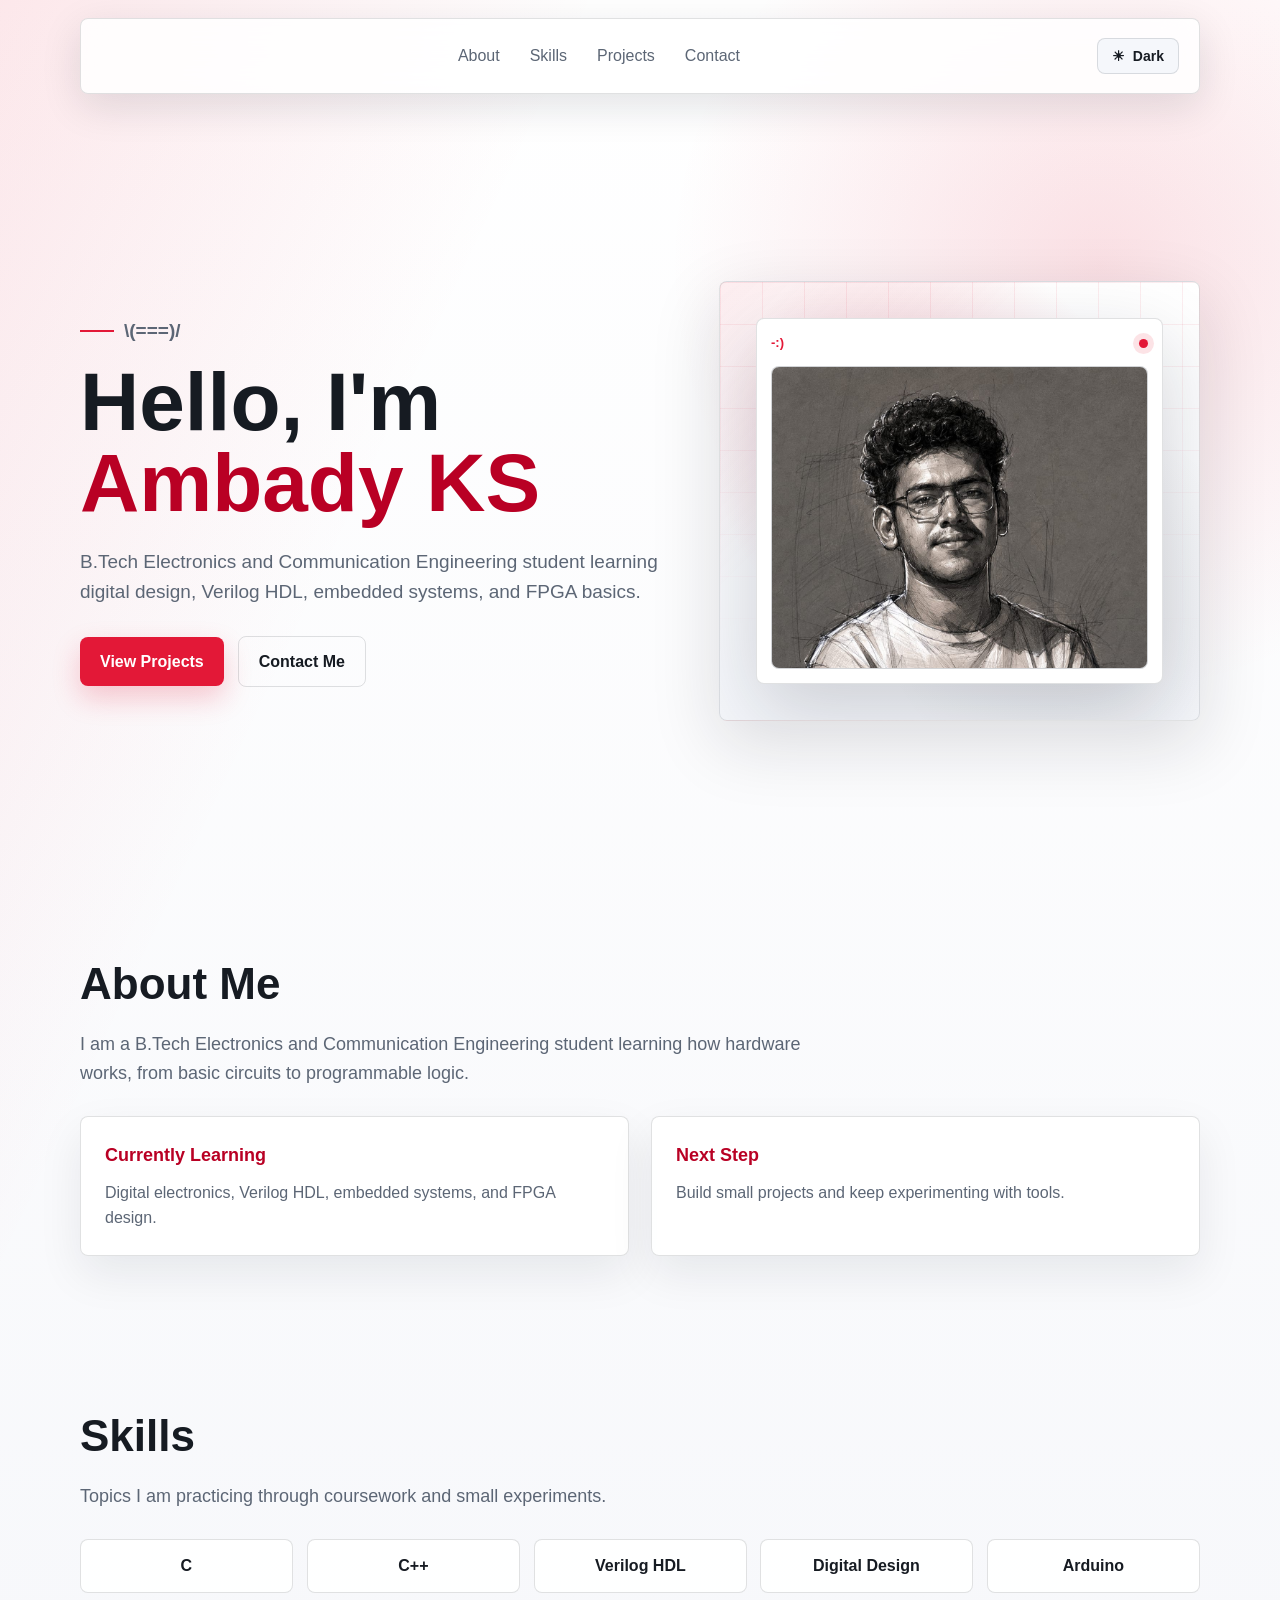
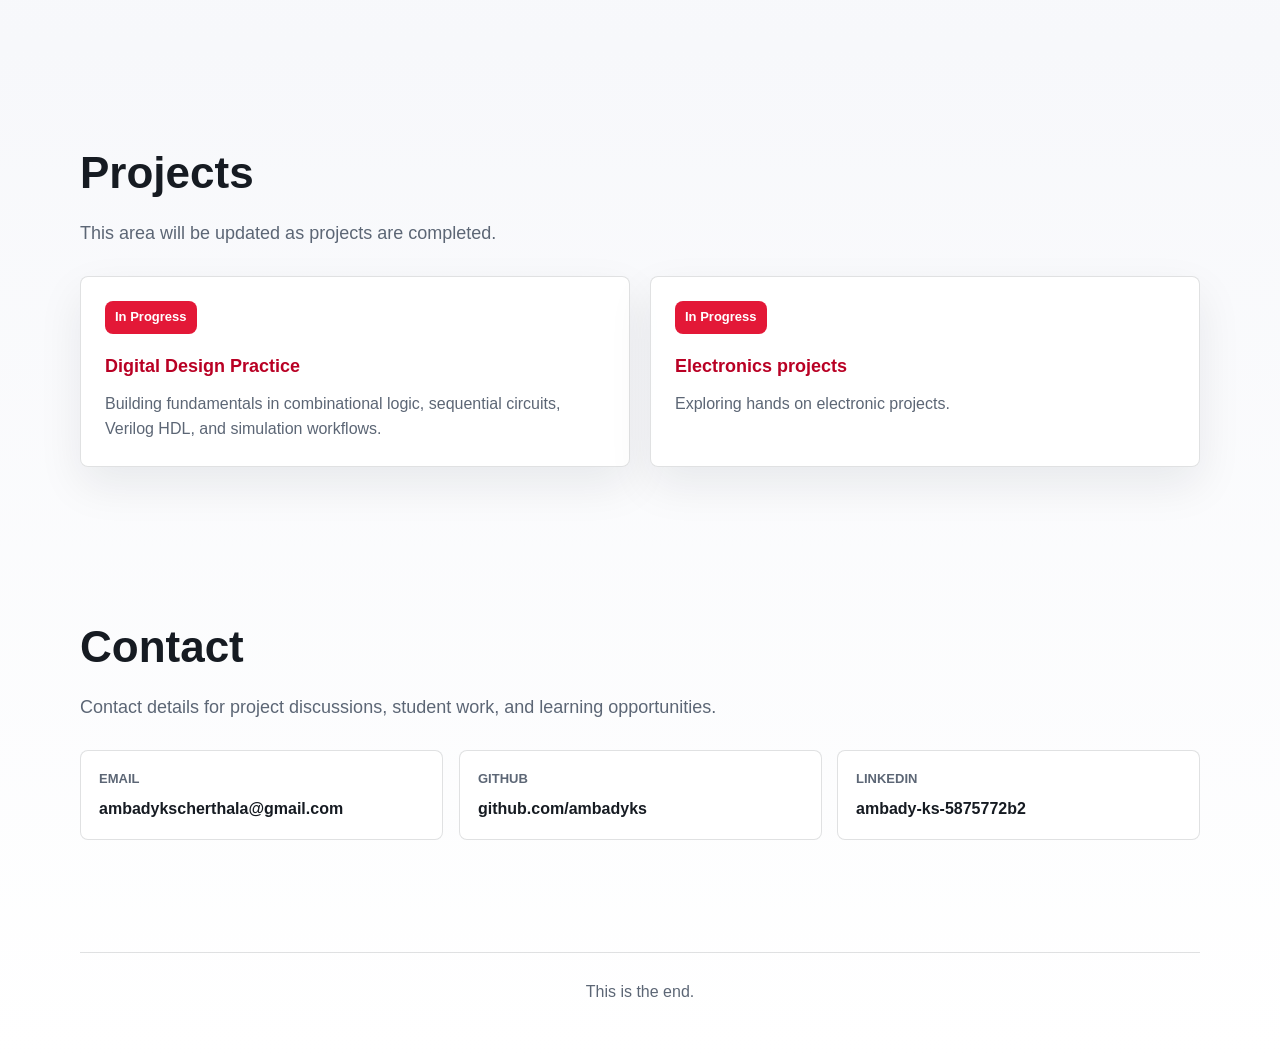
==== commit ff816ca1: "fixed name appearing twice" ====
--- a/myportfolio/Public/index.html
+++ b/myportfolio/Public/index.html
@@ -21,7 +21,7 @@
 
 <body>
     <header>
-        <h1>Ambady KS</h1>
+        <h1> </h1>
 
         <nav aria-label="Primary navigation">
             <a href="#about">About</a>
